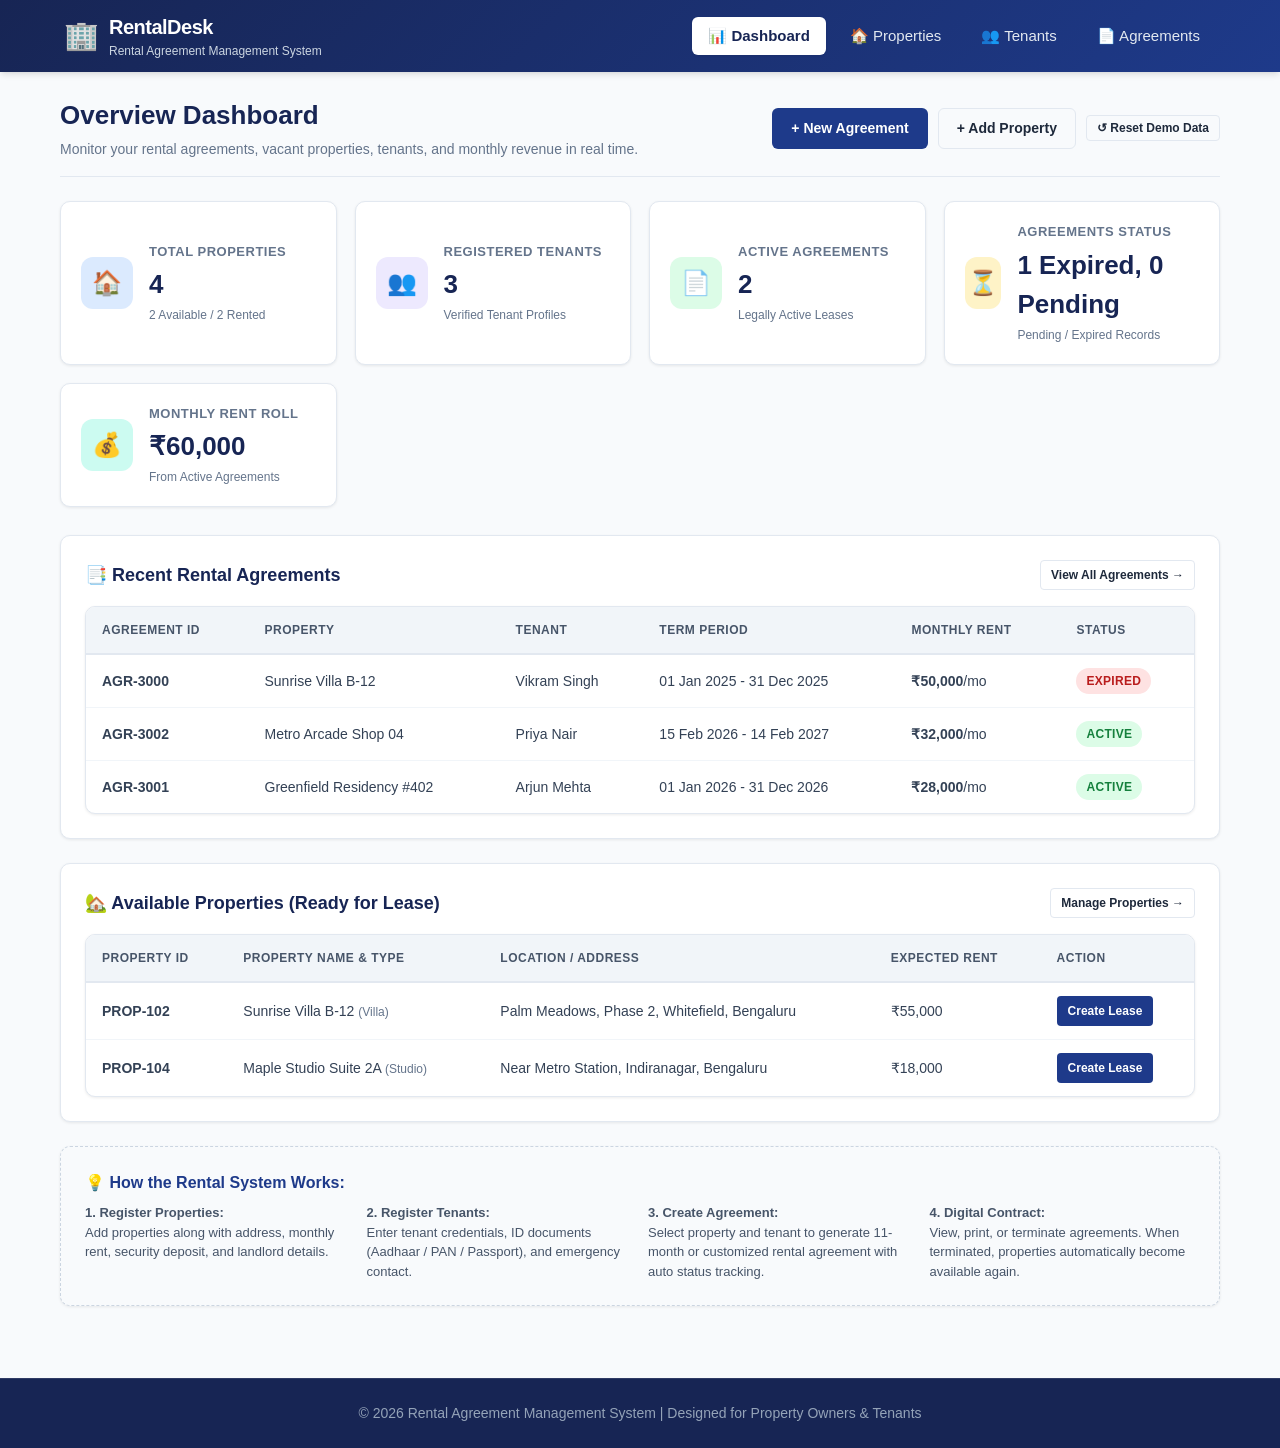
==== rental-system/index.html @ 02852df1 "Creating a basic website" ====
<!DOCTYPE html>
<html lang="en">
<head>
    <meta charset="UTF-8">
    <meta name="viewport" content="width=device-width, initial-scale=1.0">
    <title>Dashboard - Rental Agreement Management System</title>
    <link rel="stylesheet" href="style.css">
    <script src="app.js" defer></script>
</head>
<body>

    <!-- Main Navigation Header -->
    <header>
        <div class="nav-container">
            <a href="index.html" class="brand">
                <div class="brand-icon">🏢</div>
                <div class="brand-text">
                    <h1>RentalDesk</h1>
                    <span>Rental Agreement Management System</span>
                </div>
            </a>
            <nav>
                <a href="index.html" class="active">📊 Dashboard</a>
                <a href="properties.html">🏠 Properties</a>
                <a href="tenants.html">👥 Tenants</a>
                <a href="agreements.html">📄 Agreements</a>
            </nav>
        </div>
    </header>

    <!-- Main Content Area -->
    <main>
        <!-- Page Title & Header Actions -->
        <div class="page-header">
            <div class="page-title">
                <h2>Overview Dashboard</h2>
                <p>Monitor your rental agreements, vacant properties, tenants, and monthly revenue in real time.</p>
            </div>
            <div class="header-actions">
                <a href="agreements.html" class="btn btn-primary">+ New Agreement</a>
                <a href="properties.html" class="btn btn-outline">+ Add Property</a>
                <button type="button" class="btn btn-outline btn-sm" onclick="resetSampleData()" title="Reload sample demonstration data">↺ Reset Demo Data</button>
            </div>
        </div>

        <!-- KPI Summary Cards -->
        <div class="stats-grid">
            <div class="stat-card">
                <div class="stat-icon blue">🏠</div>
                <div class="stat-info">
                    <h3>Total Properties</h3>
                    <div class="stat-number" id="statTotalProps">0</div>
                    <div class="stat-sub" id="statAvailableProps">0 Available / 0 Rented</div>
                </div>
            </div>

            <div class="stat-card">
                <div class="stat-icon purple">👥</div>
                <div class="stat-info">
                    <h3>Registered Tenants</h3>
                    <div class="stat-number" id="statTotalTenants">0</div>
                    <div class="stat-sub">Verified Tenant Profiles</div>
                </div>
            </div>

            <div class="stat-card">
                <div class="stat-icon green">📄</div>
                <div class="stat-info">
                    <h3>Active Agreements</h3>
                    <div class="stat-number" id="statActiveAgreements">0</div>
                    <div class="stat-sub">Legally Active Leases</div>
                </div>
            </div>

            <div class="stat-card">
                <div class="stat-icon amber">⏳</div>
                <div class="stat-info">
                    <h3>Agreements Status</h3>
                    <div class="stat-number" id="statExpiredAgreements">0</div>
                    <div class="stat-sub">Pending / Expired Records</div>
                </div>
            </div>

            <div class="stat-card">
                <div class="stat-icon teal">💰</div>
                <div class="stat-info">
                    <h3>Monthly Rent Roll</h3>
                    <div class="stat-number" id="statMonthlyRevenue">₹0</div>
                    <div class="stat-sub">From Active Agreements</div>
                </div>
            </div>
        </div>

        <!-- Recent Agreements Card -->
        <div class="card">
            <div style="display: flex; justify-content: space-between; align-items: center; margin-bottom: 16px;">
                <h3 class="card-title" style="margin-bottom: 0;">📑 Recent Rental Agreements</h3>
                <a href="agreements.html" class="btn btn-outline btn-sm">View All Agreements →</a>
            </div>
            <div class="table-responsive">
                <table>
                    <thead>
                        <tr>
                            <th>Agreement ID</th>
                            <th>Property</th>
                            <th>Tenant</th>
                            <th>Term Period</th>
                            <th>Monthly Rent</th>
                            <th>Status</th>
                        </tr>
                    </thead>
                    <tbody id="recentAgreementsBody">
                        <!-- Populated dynamically by app.js -->
                    </tbody>
                </table>
            </div>
        </div>

        <!-- Available Properties Ready for Lease Card -->
        <div class="card">
            <div style="display: flex; justify-content: space-between; align-items: center; margin-bottom: 16px;">
                <h3 class="card-title" style="margin-bottom: 0;">🏡 Available Properties (Ready for Lease)</h3>
                <a href="properties.html" class="btn btn-outline btn-sm">Manage Properties →</a>
            </div>
            <div class="table-responsive">
                <table>
                    <thead>
                        <tr>
                            <th>Property ID</th>
                            <th>Property Name & Type</th>
                            <th>Location / Address</th>
                            <th>Expected Rent</th>
                            <th>Action</th>
                        </tr>
                    </thead>
                    <tbody id="availablePropsBody">
                        <!-- Populated dynamically by app.js -->
                    </tbody>
                </table>
            </div>
        </div>

        <!-- Quick Help / Workflow Guide Section -->
        <div class="card" style="background-color: #f8fafc; border: 1px dashed #cbd5e1;">
            <h4 style="font-size: 16px; margin-bottom: 8px; color: #1e3a8a;">💡 How the Rental System Works:</h4>
            <div style="display: grid; grid-template-columns: repeat(auto-fit, minmax(240px, 1fr)); gap: 16px; font-size: 13px; color: #475569;">
                <div>
                    <strong>1. Register Properties:</strong>
                    <p>Add properties along with address, monthly rent, security deposit, and landlord details.</p>
                </div>
                <div>
                    <strong>2. Register Tenants:</strong>
                    <p>Enter tenant credentials, ID documents (Aadhaar / PAN / Passport), and emergency contact.</p>
                </div>
                <div>
                    <strong>3. Create Agreement:</strong>
                    <p>Select property and tenant to generate 11-month or customized rental agreement with auto status tracking.</p>
                </div>
                <div>
                    <strong>4. Digital Contract:</strong>
                    <p>View, print, or terminate agreements. When terminated, properties automatically become available again.</p>
                </div>
            </div>
        </div>
    </main>

    <!-- Footer -->
    <footer>
        <p>&copy; 2026 Rental Agreement Management System | Designed for Property Owners & Tenants</p>
    </footer>

    <script>
        document.addEventListener('DOMContentLoaded', () => {
            initDashboard();
        });
    </script>
</body>
</html>
---- rental-system/style.css ----
/* ============================================================
   Rental Agreement Management System - Shared Stylesheet
   style.css
   ============================================================ */

:root {
    --primary-color: #1e3a8a;       /* Deep navy blue */
    --primary-light: #3b82f6;       /* Blue */
    --primary-dark: #172554;        /* Dark navy */
    --secondary-color: #0f766e;     /* Teal */
    --accent-color: #6366f1;        /* Indigo */
    
    --success-bg: #dcfce7;
    --success-text: #15803d;
    --warning-bg: #fef3c7;
    --warning-text: #b45309;
    --danger-bg: #fee2e2;
    --danger-text: #b91c1c;
    --info-bg: #e0f2fe;
    --info-text: #0369a1;

    --bg-main: #f8fafc;
    --bg-card: #ffffff;
    --text-main: #1e293b;
    --text-muted: #64748b;
    --border-color: #e2e8f0;
    --border-focus: #3b82f6;
    --shadow-sm: 0 1px 3px rgba(0, 0, 0, 0.08);
    --shadow-md: 0 4px 6px -1px rgba(0, 0, 0, 0.1), 0 2px 4px -2px rgba(0, 0, 0, 0.06);
    --shadow-lg: 0 10px 15px -3px rgba(0, 0, 0, 0.1), 0 4px 6px -4px rgba(0, 0, 0, 0.05);
    --radius: 10px;
    --radius-sm: 6px;
    --radius-lg: 14px;
}

* {
    margin: 0;
    padding: 0;
    box-sizing: border-box;
    font-family: -apple-system, BlinkMacSystemFont, "Segoe UI", Roboto, Oxygen, Ubuntu, Cantarell, "Helvetica Neue", Arial, sans-serif;
}

body {
    background-color: var(--bg-main);
    color: var(--text-main);
    min-height: 100vh;
    display: flex;
    flex-direction: column;
    line-height: 1.5;
}

/* ----------------- Top Navigation ----------------- */
header {
    background: linear-gradient(135deg, var(--primary-dark) 0%, var(--primary-color) 100%);
    color: white;
    box-shadow: var(--shadow-md);
    position: sticky;
    top: 0;
    z-index: 100;
}

.nav-container {
    max-width: 1200px;
    margin: 0 auto;
    padding: 12px 24px;
    display: flex;
    justify-content: space-between;
    align-items: center;
    flex-wrap: wrap;
    gap: 15px;
}

.brand {
    display: flex;
    align-items: center;
    gap: 10px;
    text-decoration: none;
    color: white;
}

.brand-icon {
    font-size: 28px;
    line-height: 1;
}

.brand-text h1 {
    font-size: 20px;
    font-weight: 700;
    letter-spacing: -0.5px;
    color: white;
    text-align: left;
}

.brand-text span {
    font-size: 12px;
    color: #cbd5e1;
    font-weight: 400;
    display: block;
}

nav {
    display: flex;
    gap: 8px;
    align-items: center;
    flex-wrap: wrap;
}

nav a {
    text-decoration: none;
    color: #e2e8f0;
    font-size: 15px;
    font-weight: 500;
    padding: 8px 16px;
    border-radius: var(--radius-sm);
    transition: all 0.2s ease;
    display: inline-flex;
    align-items: center;
    gap: 6px;
}

nav a:hover {
    background-color: rgba(255, 255, 255, 0.15);
    color: #ffffff;
}

nav a.active {
    background-color: #ffffff;
    color: var(--primary-dark);
    font-weight: 600;
    box-shadow: var(--shadow-sm);
}

/* ----------------- Main Layout ----------------- */
main {
    max-width: 1200px;
    width: 100%;
    margin: 0 auto;
    padding: 24px 20px 48px;
    flex: 1;
}

.page-header {
    display: flex;
    justify-content: space-between;
    align-items: center;
    flex-wrap: wrap;
    gap: 15px;
    margin-bottom: 24px;
    padding-bottom: 16px;
    border-bottom: 1px solid var(--border-color);
}

.page-title h2 {
    font-size: 26px;
    font-weight: 700;
    color: var(--primary-dark);
}

.page-title p {
    color: var(--text-muted);
    font-size: 14px;
    margin-top: 4px;
}

.header-actions {
    display: flex;
    gap: 10px;
    align-items: center;
}

/* ----------------- Buttons ----------------- */
.btn {
    display: inline-flex;
    align-items: center;
    justify-content: center;
    gap: 6px;
    font-size: 14px;
    font-weight: 600;
    padding: 9px 18px;
    border-radius: var(--radius-sm);
    border: 1px solid transparent;
    cursor: pointer;
    transition: all 0.2s ease;
    text-decoration: none;
}

.btn-primary {
    background-color: var(--primary-color);
    color: white;
}

.btn-primary:hover {
    background-color: var(--primary-light);
    box-shadow: 0 4px 10px rgba(37, 99, 235, 0.25);
}

.btn-secondary {
    background-color: #64748b;
    color: white;
}

.btn-secondary:hover {
    background-color: #475569;
}

.btn-success {
    background-color: #10b981;
    color: white;
}

.btn-success:hover {
    background-color: #059669;
}

.btn-danger {
    background-color: #ef4444;
    color: white;
}

.btn-danger:hover {
    background-color: #dc2626;
}

.btn-outline {
    background-color: transparent;
    border-color: var(--border-color);
    color: var(--text-main);
}

.btn-outline:hover {
    background-color: #f1f5f9;
    border-color: #cbd5e1;
}

.btn-sm {
    font-size: 12px;
    padding: 5px 10px;
    border-radius: 4px;
}

/* ----------------- Cards ----------------- */
.card {
    background: var(--bg-card);
    border-radius: var(--radius);
    padding: 24px;
    border: 1px solid var(--border-color);
    box-shadow: var(--shadow-sm);
    margin-bottom: 24px;
}

.card-title {
    font-size: 18px;
    font-weight: 700;
    margin-bottom: 16px;
    color: var(--primary-dark);
    display: flex;
    align-items: center;
    gap: 8px;
}

/* ----------------- Dashboard Metric Cards ----------------- */
.stats-grid {
    display: grid;
    grid-template-columns: repeat(auto-fit, minmax(220px, 1fr));
    gap: 18px;
    margin-bottom: 28px;
}

.stat-card {
    background: white;
    border-radius: var(--radius);
    padding: 20px;
    border: 1px solid var(--border-color);
    box-shadow: var(--shadow-sm);
    display: flex;
    align-items: center;
    gap: 16px;
    transition: transform 0.2s, box-shadow 0.2s;
}

.stat-card:hover {
    transform: translateY(-2px);
    box-shadow: var(--shadow-md);
}

.stat-icon {
    width: 52px;
    height: 52px;
    border-radius: 12px;
    display: flex;
    align-items: center;
    justify-content: center;
    font-size: 24px;
}

.stat-icon.blue { background: #dbeafe; color: #1e40af; }
.stat-icon.green { background: #dcfce7; color: #166534; }
.stat-icon.amber { background: #fef3c7; color: #92400e; }
.stat-icon.purple { background: #ede9fe; color: #5b21b6; }
.stat-icon.teal { background: #ccfbf1; color: #115e59; }

.stat-info h3 {
    font-size: 13px;
    font-weight: 600;
    text-transform: uppercase;
    letter-spacing: 0.5px;
    color: var(--text-muted);
}

.stat-info .stat-number {
    font-size: 26px;
    font-weight: 800;
    color: var(--primary-dark);
    margin-top: 4px;
}

.stat-info .stat-sub {
    font-size: 12px;
    color: var(--text-muted);
    margin-top: 2px;
}

/* ----------------- Forms ----------------- */
.form-grid {
    display: grid;
    grid-template-columns: repeat(auto-fit, minmax(260px, 1fr));
    gap: 16px 20px;
}

.form-group {
    display: flex;
    flex-direction: column;
    gap: 6px;
}

.form-group.full-width {
    grid-column: 1 / -1;
}

.form-group label {
    font-size: 13px;
    font-weight: 600;
    color: #334155;
}

.form-group label span.required {
    color: #ef4444;
}

.form-group input,
.form-group select,
.form-group textarea {
    padding: 10px 14px;
    font-size: 14px;
    border: 1px solid #cbd5e1;
    border-radius: var(--radius-sm);
    background-color: #ffffff;
    color: var(--text-main);
    transition: all 0.2s;
    outline: none;
}

.form-group input:focus,
.form-group select:focus,
.form-group textarea:focus {
    border-color: var(--border-focus);
    box-shadow: 0 0 0 3px rgba(59, 130, 246, 0.2);
}

.form-group input.error,
.form-group select.error,
.form-group textarea.error {
    border-color: #ef4444;
    background-color: #fffaf0;
}

.form-actions {
    display: flex;
    gap: 12px;
    margin-top: 20px;
    justify-content: flex-end;
}

/* ----------------- Filter & Search Bar ----------------- */
.filter-bar {
    background: white;
    border-radius: var(--radius);
    padding: 16px;
    margin-bottom: 20px;
    border: 1px solid var(--border-color);
    box-shadow: var(--shadow-sm);
    display: flex;
    flex-wrap: wrap;
    gap: 14px;
    align-items: center;
    justify-content: space-between;
}

.filter-controls {
    display: flex;
    gap: 12px;
    flex-wrap: wrap;
    align-items: center;
    flex: 1;
}

.search-box {
    position: relative;
    min-width: 260px;
    flex: 1;
}

.search-box input {
    width: 100%;
    padding: 9px 14px 9px 34px;
    border: 1px solid #cbd5e1;
    border-radius: var(--radius-sm);
    font-size: 14px;
    outline: none;
}

.search-box input:focus {
    border-color: var(--border-focus);
    box-shadow: 0 0 0 3px rgba(59, 130, 246, 0.15);
}

.search-box::before {
    content: "🔍";
    position: absolute;
    left: 10px;
    top: 50%;
    transform: translateY(-50%);
    font-size: 14px;
    pointer-events: none;
}

.filter-select {
    padding: 9px 12px;
    border: 1px solid #cbd5e1;
    border-radius: var(--radius-sm);
    font-size: 14px;
    background: white;
    outline: none;
    min-width: 160px;
}

.filter-info {
    font-size: 13px;
    color: var(--text-muted);
    font-weight: 500;
}

/* ----------------- Tables ----------------- */
.table-responsive {
    overflow-x: auto;
    background: white;
    border-radius: var(--radius);
    border: 1px solid var(--border-color);
    box-shadow: var(--shadow-sm);
}

table {
    width: 100%;
    border-collapse: collapse;
    text-align: left;
    font-size: 14px;
}

th {
    background-color: #f1f5f9;
    color: #475569;
    font-weight: 700;
    padding: 14px 16px;
    border-bottom: 2px solid var(--border-color);
    white-space: nowrap;
    text-transform: uppercase;
    font-size: 12px;
    letter-spacing: 0.5px;
}

td {
    padding: 13px 16px;
    border-bottom: 1px solid #f1f5f9;
    color: #334155;
    vertical-align: middle;
}

tbody tr:hover {
    background-color: #f8fafc;
}

tbody tr:last-child td {
    border-bottom: none;
}

/* ----------------- Badges ----------------- */
.badge {
    display: inline-flex;
    align-items: center;
    padding: 4px 10px;
    border-radius: 9999px;
    font-size: 12px;
    font-weight: 700;
    letter-spacing: 0.3px;
    text-transform: uppercase;
}

.badge-active { background: var(--success-bg); color: var(--success-text); }
.badge-available { background: var(--success-bg); color: var(--success-text); }
.badge-expired { background: var(--danger-bg); color: var(--danger-text); }
.badge-rented { background: var(--warning-bg); color: var(--warning-text); }
.badge-pending { background: var(--info-bg); color: var(--info-text); }
.badge-terminated { background: #f1f5f9; color: #64748b; }

/* ----------------- Action Buttons in Table ----------------- */
.action-group {
    display: flex;
    gap: 6px;
    align-items: center;
    flex-wrap: nowrap;
}

/* ----------------- Empty State ----------------- */
.empty-state {
    text-align: center;
    padding: 48px 20px;
    color: var(--text-muted);
}

.empty-state-icon {
    font-size: 42px;
    margin-bottom: 12px;
}

.empty-state h4 {
    font-size: 18px;
    color: var(--primary-dark);
    margin-bottom: 6px;
}

.empty-state p {
    font-size: 14px;
    max-width: 400px;
    margin: 0 auto 16px;
}

/* ----------------- Toast Notifications ----------------- */
#toast-container {
    position: fixed;
    top: 24px;
    right: 24px;
    z-index: 9999;
    display: flex;
    flex-direction: column;
    gap: 10px;
}

.toast {
    background: white;
    padding: 14px 20px;
    border-radius: var(--radius-sm);
    box-shadow: var(--shadow-lg);
    border-left: 5px solid var(--primary-color);
    display: flex;
    align-items: center;
    gap: 12px;
    min-width: 280px;
    max-width: 380px;
    animation: slideIn 0.3s ease;
    font-size: 14px;
    color: var(--text-main);
}

.toast.success { border-left-color: #10b981; }
.toast.danger { border-left-color: #ef4444; }
.toast.info { border-left-color: #3b82f6; }
.toast.warning { border-left-color: #f59e0b; }

@keyframes slideIn {
    from { transform: translateX(100%); opacity: 0; }
    to { transform: translateX(0); opacity: 1; }
}

/* ----------------- Modal Dialog ----------------- */
.modal-overlay {
    position: fixed;
    top: 0;
    left: 0;
    right: 0;
    bottom: 0;
    background: rgba(15, 23, 42, 0.6);
    backdrop-filter: blur(4px);
    display: none;
    align-items: center;
    justify-content: center;
    z-index: 1000;
    padding: 20px;
}

.modal-overlay.open {
    display: flex;
}

.modal-content {
    background: white;
    border-radius: var(--radius-lg);
    max-width: 800px;
    width: 100%;
    max-height: 90vh;
    overflow-y: auto;
    box-shadow: var(--shadow-lg);
    display: flex;
    flex-direction: column;
}

.modal-header {
    padding: 20px 24px;
    border-bottom: 1px solid var(--border-color);
    display: flex;
    justify-content: space-between;
    align-items: center;
}

.modal-header h3 {
    font-size: 20px;
    color: var(--primary-dark);
}

.modal-close {
    background: none;
    border: none;
    font-size: 24px;
    cursor: pointer;
    color: var(--text-muted);
    line-height: 1;
}

.modal-close:hover {
    color: #ef4444;
}

.modal-body {
    padding: 24px;
    font-size: 14px;
    color: #334155;
    line-height: 1.6;
}

.modal-footer {
    padding: 16px 24px;
    border-top: 1px solid var(--border-color);
    display: flex;
    justify-content: flex-end;
    gap: 10px;
    background-color: #f8fafc;
    border-radius: 0 0 var(--radius-lg) var(--radius-lg);
}

/* ----------------- Printable Agreement Document ----------------- */
.agreement-document {
    background: white;
    border: 2px solid #0f172a;
    padding: 36px 40px;
    color: #0f172a;
    font-family: 'Times New Roman', Times, serif;
    line-height: 1.6;
}

.agreement-header {
    text-align: center;
    border-bottom: 2px solid #0f172a;
    padding-bottom: 18px;
    margin-bottom: 24px;
}

.agreement-header h2 {
    font-size: 22px;
    font-weight: 800;
    text-transform: uppercase;
    letter-spacing: 1px;
}

.agreement-header p {
    font-size: 13px;
    color: #475569;
    margin-top: 4px;
}

.agreement-section {
    margin-bottom: 18px;
}

.agreement-section h4 {
    font-size: 15px;
    font-weight: 700;
    text-decoration: underline;
    margin-bottom: 8px;
    color: #0f172a;
}

.agreement-grid {
    display: grid;
    grid-template-columns: 1fr 1fr;
    gap: 16px;
    background: #f8fafc;
    padding: 14px;
    border-radius: 6px;
    border: 1px solid #e2e8f0;
    margin-bottom: 16px;
}

.agreement-grid p {
    font-size: 14px;
    margin-bottom: 4px;
}

.agreement-grid strong {
    color: #1e293b;
}

.agreement-clauses ol {
    margin-left: 20px;
    font-size: 13px;
}

.agreement-clauses li {
    margin-bottom: 6px;
}

.signatures {
    display: flex;
    justify-content: space-between;
    margin-top: 50px;
    padding-top: 20px;
}

.signature-box {
    text-align: center;
    width: 200px;
    border-top: 1px dashed #0f172a;
    padding-top: 8px;
    font-size: 13px;
    font-weight: 700;
}

/* ----------------- Footer ----------------- */
footer {
    background-color: var(--primary-dark);
    color: #94a3b8;
    padding: 24px 20px;
    margin-top: auto;
    font-size: 14px;
    text-align: center;
    border-top: 1px solid rgba(255, 255, 255, 0.1);
}

footer a {
    color: #60a5fa;
    text-decoration: none;
}

footer a:hover {
    text-decoration: underline;
}

/* ----------------- Print View ----------------- */
@media print {
    header, footer, .filter-bar, .card-title, .form-actions, .modal-header, .modal-footer, .header-actions, .btn {
        display: none !important;
    }

    body, main {
        background: white !important;
        padding: 0 !important;
        margin: 0 !important;
    }

    .modal-overlay {
        position: static !important;
        background: none !important;
        display: block !important;
        padding: 0 !important;
    }

    .modal-content {
        max-width: 100% !important;
        box-shadow: none !important;
        border: none !important;
    }

    .agreement-document {
        border: none !important;
        padding: 0 !important;
    }
}

/* ----------------- Responsive Adjustments ----------------- */
@media (max-width: 768px) {
    .nav-container {
        flex-direction: column;
        align-items: stretch;
    }

    nav {
        justify-content: center;
        overflow-x: auto;
    }

    .page-header {
        flex-direction: column;
        align-items: flex-start;
    }

    .agreement-grid {
        grid-template-columns: 1fr;
    }

    .signatures {
        flex-direction: column;
        gap: 40px;
        align-items: center;
    }
}
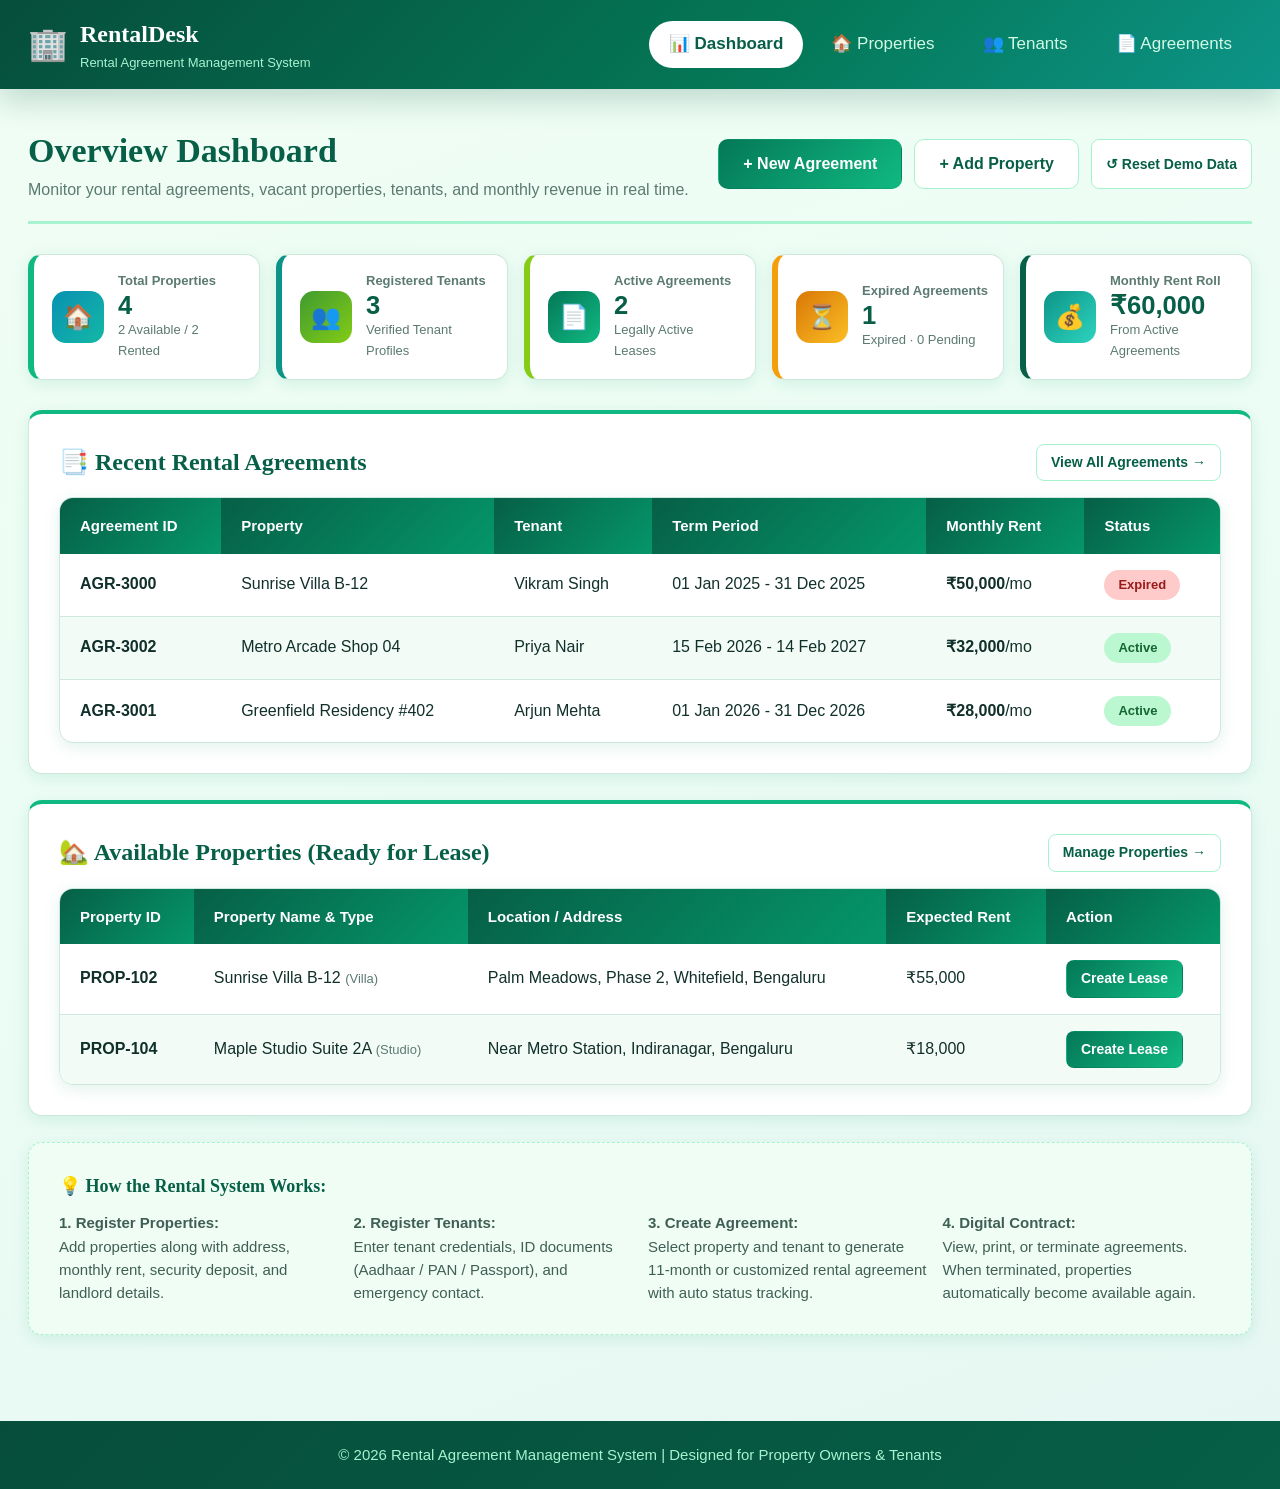
==== commit 8917c930: "style.css part of the website" ====
--- a/rental-system/index.html
+++ b/rental-system/index.html
@@ -75,9 +75,9 @@
             <div class="stat-card">
                 <div class="stat-icon amber">⏳</div>
                 <div class="stat-info">
-                    <h3>Agreements Status</h3>
+                    <h3>Expired Agreements</h3>
                     <div class="stat-number" id="statExpiredAgreements">0</div>
-                    <div class="stat-sub">Pending / Expired Records</div>
+                    <div class="stat-sub" id="statExpiredSub">Expired · 0 Pending</div>
                 </div>
             </div>
 
@@ -141,9 +141,9 @@
         </div>
 
         <!-- Quick Help / Workflow Guide Section -->
-        <div class="card" style="background-color: #f8fafc; border: 1px dashed #cbd5e1;">
-            <h4 style="font-size: 16px; margin-bottom: 8px; color: #1e3a8a;">💡 How the Rental System Works:</h4>
-            <div style="display: grid; grid-template-columns: repeat(auto-fit, minmax(240px, 1fr)); gap: 16px; font-size: 13px; color: #475569;">
+        <div class="card" style="background-color: #f0fdf4; border: 1px dashed #a7f3d0;">
+            <h4 style="font-size: 18px; margin-bottom: 10px; color: #065f46;">💡 How the Rental System Works:</h4>
+            <div style="display: grid; grid-template-columns: repeat(auto-fit, minmax(240px, 1fr)); gap: 16px; font-size: 15px; color: #3f5f56;">
                 <div>
                     <strong>1. Register Properties:</strong>
                     <p>Add properties along with address, monthly rent, security deposit, and landlord details.</p>
@@ -169,10 +169,5 @@
         <p>&copy; 2026 Rental Agreement Management System | Designed for Property Owners & Tenants</p>
     </footer>
 
-    <script>
-        document.addEventListener('DOMContentLoaded', () => {
-            initDashboard();
-        });
-    </script>
 </body>
 </html>
--- a/rental-system/style.css
+++ b/rental-system/style.css
@@ -1,141 +1,88 @@
-/* ============================================================
-   Rental Agreement Management System - Shared Stylesheet
-   style.css
-   ============================================================ */
+/* Rental Agreement Management System - Green theme */
 
 :root {
-    --primary-color: #1e3a8a;       /* Deep navy blue */
-    --primary-light: #3b82f6;       /* Blue */
-    --primary-dark: #172554;        /* Dark navy */
-    --secondary-color: #0f766e;     /* Teal */
-    --accent-color: #6366f1;        /* Indigo */
-    
-    --success-bg: #dcfce7;
-    --success-text: #15803d;
-    --warning-bg: #fef3c7;
-    --warning-text: #b45309;
-    --danger-bg: #fee2e2;
-    --danger-text: #b91c1c;
-    --info-bg: #e0f2fe;
-    --info-text: #0369a1;
-
-    --bg-main: #f8fafc;
-    --bg-card: #ffffff;
-    --text-main: #1e293b;
-    --text-muted: #64748b;
-    --border-color: #e2e8f0;
-    --border-focus: #3b82f6;
-    --shadow-sm: 0 1px 3px rgba(0, 0, 0, 0.08);
-    --shadow-md: 0 4px 6px -1px rgba(0, 0, 0, 0.1), 0 2px 4px -2px rgba(0, 0, 0, 0.06);
-    --shadow-lg: 0 10px 15px -3px rgba(0, 0, 0, 0.1), 0 4px 6px -4px rgba(0, 0, 0, 0.05);
-    --radius: 10px;
-    --radius-sm: 6px;
-    --radius-lg: 14px;
-}
-
-* {
-    margin: 0;
-    padding: 0;
-    box-sizing: border-box;
-    font-family: -apple-system, BlinkMacSystemFont, "Segoe UI", Roboto, Oxygen, Ubuntu, Cantarell, "Helvetica Neue", Arial, sans-serif;
-}
+    --g900: #064e3b;
+    --g800: #065f46;
+    --g700: #047857;
+    --g600: #059669;
+    --g500: #10b981;
+    --g200: #a7f3d0;
+    --g100: #d1fae5;
+    --g50: #ecfdf5;
+    --teal: #0d9488;
+    --lime: #84cc16;
+    --amber: #f59e0b;
+    --red: #dc2626;
+    --ink: #11302a;
+    --muted: #5b7a72;
+    --line: #cfe8de;
+    --radius: 14px;
+    --shadow: 0 4px 16px rgba(5, 150, 105, 0.12);
+    --shadow-lg: 0 12px 30px rgba(6, 78, 59, 0.2);
+}
+
+* { margin: 0; padding: 0; box-sizing: border-box; }
 
 body {
-    background-color: var(--bg-main);
-    color: var(--text-main);
+    font-family: "Segoe UI", Roboto, Arial, sans-serif;
+    font-size: 17px;
+    color: var(--ink);
+    background: linear-gradient(160deg, #f0fdf4 0%, #ecfdf5 45%, #e6f7f3 100%);
     min-height: 100vh;
     display: flex;
     flex-direction: column;
-    line-height: 1.5;
-}
-
-/* ----------------- Top Navigation ----------------- */
+    line-height: 1.55;
+}
+
+h1, h2, h3, h4 { font-family: Georgia, "Times New Roman", serif; }
+
+/* ---------- Header & nav ---------- */
 header {
-    background: linear-gradient(135deg, var(--primary-dark) 0%, var(--primary-color) 100%);
-    color: white;
-    box-shadow: var(--shadow-md);
+    background: linear-gradient(135deg, var(--g900) 0%, var(--g700) 60%, var(--teal) 100%);
+    color: #fff;
     position: sticky;
     top: 0;
     z-index: 100;
+    box-shadow: var(--shadow-lg);
 }
 
 .nav-container {
-    max-width: 1200px;
+    max-width: 1280px;
     margin: 0 auto;
-    padding: 12px 24px;
+    padding: 16px 28px;
     display: flex;
     justify-content: space-between;
     align-items: center;
     flex-wrap: wrap;
-    gap: 15px;
-}
-
-.brand {
-    display: flex;
-    align-items: center;
-    gap: 10px;
+    gap: 16px;
+}
+
+.brand { display: flex; align-items: center; gap: 12px; color: #fff; text-decoration: none; }
+.brand-icon { font-size: 32px; }
+.brand-text h1 { font-size: 24px; color: #fff; }
+.brand-text span { display: block; font-size: 13px; color: var(--g200); }
+
+nav { display: flex; gap: 8px; flex-wrap: wrap; }
+
+nav a {
+    color: #d1fae5;
     text-decoration: none;
-    color: white;
-}
-
-.brand-icon {
-    font-size: 28px;
-    line-height: 1;
-}
-
-.brand-text h1 {
-    font-size: 20px;
-    font-weight: 700;
-    letter-spacing: -0.5px;
-    color: white;
-    text-align: left;
-}
-
-.brand-text span {
-    font-size: 12px;
-    color: #cbd5e1;
-    font-weight: 400;
-    display: block;
-}
-
-nav {
-    display: flex;
-    gap: 8px;
-    align-items: center;
-    flex-wrap: wrap;
-}
-
-nav a {
-    text-decoration: none;
-    color: #e2e8f0;
-    font-size: 15px;
+    font-size: 17px;
     font-weight: 500;
-    padding: 8px 16px;
-    border-radius: var(--radius-sm);
-    transition: all 0.2s ease;
-    display: inline-flex;
-    align-items: center;
-    gap: 6px;
-}
-
-nav a:hover {
-    background-color: rgba(255, 255, 255, 0.15);
-    color: #ffffff;
-}
-
-nav a.active {
-    background-color: #ffffff;
-    color: var(--primary-dark);
-    font-weight: 600;
-    box-shadow: var(--shadow-sm);
-}
-
-/* ----------------- Main Layout ----------------- */
+    padding: 10px 20px;
+    border-radius: 999px;
+    transition: background 0.25s, color 0.25s;
+}
+
+nav a:hover { background: rgba(255, 255, 255, 0.18); color: #fff; }
+nav a.active { background: #fff; color: var(--g800); font-weight: 700; }
+
+/* ---------- Layout ---------- */
 main {
-    max-width: 1200px;
+    max-width: 1400px;
     width: 100%;
     margin: 0 auto;
-    padding: 24px 20px 48px;
+    padding: 36px 28px 60px;
     flex: 1;
 }
 
@@ -144,407 +91,240 @@
     justify-content: space-between;
     align-items: center;
     flex-wrap: wrap;
-    gap: 15px;
-    margin-bottom: 24px;
-    padding-bottom: 16px;
-    border-bottom: 1px solid var(--border-color);
-}
-
-.page-title h2 {
-    font-size: 26px;
-    font-weight: 700;
-    color: var(--primary-dark);
-}
-
-.page-title p {
-    color: var(--text-muted);
-    font-size: 14px;
-    margin-top: 4px;
-}
-
-.header-actions {
-    display: flex;
-    gap: 10px;
-    align-items: center;
-}
-
-/* ----------------- Buttons ----------------- */
+    gap: 16px;
+    margin-bottom: 30px;
+    padding-bottom: 18px;
+    border-bottom: 3px solid var(--g200);
+}
+
+.page-title h2 { font-size: 34px; color: var(--g800); }
+.page-title p { font-size: 16px; color: var(--muted); }
+.header-actions { display: flex; gap: 12px; }
+
+/* ---------- Buttons ---------- */
 .btn {
     display: inline-flex;
     align-items: center;
     justify-content: center;
-    gap: 6px;
-    font-size: 14px;
+    gap: 8px;
+    font-size: 16px;
     font-weight: 600;
-    padding: 9px 18px;
-    border-radius: var(--radius-sm);
+    padding: 12px 24px;
     border: 1px solid transparent;
+    border-radius: 10px;
+    color: #fff;
     cursor: pointer;
-    transition: all 0.2s ease;
     text-decoration: none;
-}
-
-.btn-primary {
-    background-color: var(--primary-color);
-    color: white;
-}
-
-.btn-primary:hover {
-    background-color: var(--primary-light);
-    box-shadow: 0 4px 10px rgba(37, 99, 235, 0.25);
-}
-
-.btn-secondary {
-    background-color: #64748b;
-    color: white;
-}
-
-.btn-secondary:hover {
-    background-color: #475569;
-}
-
-.btn-success {
-    background-color: #10b981;
-    color: white;
-}
-
-.btn-success:hover {
-    background-color: #059669;
-}
-
-.btn-danger {
-    background-color: #ef4444;
-    color: white;
-}
-
-.btn-danger:hover {
-    background-color: #dc2626;
-}
-
-.btn-outline {
-    background-color: transparent;
-    border-color: var(--border-color);
-    color: var(--text-main);
-}
-
-.btn-outline:hover {
-    background-color: #f1f5f9;
-    border-color: #cbd5e1;
-}
-
-.btn-sm {
-    font-size: 12px;
-    padding: 5px 10px;
-    border-radius: 4px;
-}
-
-/* ----------------- Cards ----------------- */
+    transition: transform 0.25s, box-shadow 0.25s;
+}
+
+.btn:hover { transform: translateY(-2px); box-shadow: 0 8px 18px rgba(5, 150, 105, 0.3); }
+.btn-primary { background: linear-gradient(135deg, var(--g700), var(--g500)); }
+.btn-secondary { background: linear-gradient(135deg, #52706a, #7c9a92); }
+.btn-success { background: linear-gradient(135deg, var(--teal), var(--lime)); }
+.btn-danger { background: linear-gradient(135deg, #b91c1c, #f97316); }
+.btn-outline { background: #fff; border-color: var(--g200); color: var(--g800); }
+.btn-outline:hover { background: var(--g50); border-color: var(--g600); }
+.btn-sm { font-size: 14px; padding: 7px 14px; border-radius: 8px; }
+
+/* ---------- Cards & stats ---------- */
 .card {
-    background: var(--bg-card);
+    background: #fff;
+    border: 1px solid var(--line);
+    border-top: 4px solid var(--g500);
     border-radius: var(--radius);
-    padding: 24px;
-    border: 1px solid var(--border-color);
-    box-shadow: var(--shadow-sm);
-    margin-bottom: 24px;
-}
-
-.card-title {
-    font-size: 18px;
-    font-weight: 700;
-    margin-bottom: 16px;
-    color: var(--primary-dark);
-    display: flex;
-    align-items: center;
-    gap: 8px;
-}
-
-/* ----------------- Dashboard Metric Cards ----------------- */
+    box-shadow: var(--shadow);
+    padding: 30px;
+    margin-bottom: 26px;
+}
+
+.card-title { font-size: 24px; color: var(--g800); margin-bottom: 20px; }
+
 .stats-grid {
     display: grid;
-    grid-template-columns: repeat(auto-fit, minmax(220px, 1fr));
-    gap: 18px;
-    margin-bottom: 28px;
+    grid-template-columns: repeat(auto-fit, minmax(215px, 1fr));
+    gap: 16px;
+    align-items: stretch;
+    margin-bottom: 30px;
 }
 
 .stat-card {
-    background: white;
+    min-width: 0;
+    overflow: hidden;
+    background: #fff;
+    border: 1px solid var(--line);
+    border-left: 6px solid var(--g500);
     border-radius: var(--radius);
-    padding: 20px;
-    border: 1px solid var(--border-color);
-    box-shadow: var(--shadow-sm);
-    display: flex;
-    align-items: center;
-    gap: 16px;
-    transition: transform 0.2s, box-shadow 0.2s;
-}
-
-.stat-card:hover {
-    transform: translateY(-2px);
-    box-shadow: var(--shadow-md);
-}
+    box-shadow: var(--shadow);
+    padding: 18px;
+    display: flex;
+    align-items: center;
+    gap: 14px;
+    transition: transform 0.25s, box-shadow 0.25s;
+}
+
+.stat-card:nth-child(2) { border-left-color: var(--teal); }
+.stat-card:nth-child(3) { border-left-color: var(--lime); }
+.stat-card:nth-child(4) { border-left-color: var(--amber); }
+.stat-card:nth-child(5) { border-left-color: var(--g800); }
+.stat-card:hover { transform: translateY(-3px); box-shadow: var(--shadow-lg); }
 
 .stat-icon {
+    flex-shrink: 0;
     width: 52px;
     height: 52px;
-    border-radius: 12px;
+    border-radius: 14px;
     display: flex;
     align-items: center;
     justify-content: center;
     font-size: 24px;
-}
-
-.stat-icon.blue { background: #dbeafe; color: #1e40af; }
-.stat-icon.green { background: #dcfce7; color: #166534; }
-.stat-icon.amber { background: #fef3c7; color: #92400e; }
-.stat-icon.purple { background: #ede9fe; color: #5b21b6; }
-.stat-icon.teal { background: #ccfbf1; color: #115e59; }
-
-.stat-info h3 {
-    font-size: 13px;
-    font-weight: 600;
-    text-transform: uppercase;
-    letter-spacing: 0.5px;
-    color: var(--text-muted);
-}
-
-.stat-info .stat-number {
-    font-size: 26px;
-    font-weight: 800;
-    color: var(--primary-dark);
-    margin-top: 4px;
-}
-
-.stat-info .stat-sub {
-    font-size: 12px;
-    color: var(--text-muted);
-    margin-top: 2px;
-}
-
-/* ----------------- Forms ----------------- */
+    background: linear-gradient(135deg, var(--g600), var(--g500));
+}
+
+.stat-icon.blue { background: linear-gradient(135deg, #0891b2, #14b8a6); }
+.stat-icon.green { background: linear-gradient(135deg, var(--g700), var(--g500)); }
+.stat-icon.teal { background: linear-gradient(135deg, var(--teal), #2dd4bf); }
+.stat-icon.purple { background: linear-gradient(135deg, #3f9b2f, var(--lime)); }
+.stat-icon.amber { background: linear-gradient(135deg, #d97706, #fbbf24); }
+
+.stat-info { min-width: 0; flex: 1; }
+.stat-info h3 { font-family: inherit; font-size: 13px; font-weight: 700; line-height: 1.3; color: var(--muted); white-space: nowrap; }
+.stat-info .stat-number { font-family: "Segoe UI", Roboto, Arial, sans-serif; font-size: clamp(24px, 2vw, 30px); font-weight: 800; line-height: 1.2; color: var(--g800); white-space: nowrap; }
+.stat-info .stat-sub { font-size: 13px; color: var(--muted); }
+
+/* ---------- Forms ---------- */
 .form-grid {
     display: grid;
-    grid-template-columns: repeat(auto-fit, minmax(260px, 1fr));
-    gap: 16px 20px;
-}
-
-.form-group {
-    display: flex;
-    flex-direction: column;
-    gap: 6px;
-}
-
-.form-group.full-width {
-    grid-column: 1 / -1;
-}
-
-.form-group label {
-    font-size: 13px;
-    font-weight: 600;
-    color: #334155;
-}
-
-.form-group label span.required {
-    color: #ef4444;
-}
+    grid-template-columns: repeat(auto-fit, minmax(280px, 1fr));
+    gap: 20px 24px;
+}
+
+.form-group { display: flex; flex-direction: column; gap: 8px; }
+.form-group.full-width { grid-column: 1 / -1; }
+.form-group label { font-size: 15px; font-weight: 600; color: var(--g800); }
+.form-group label span.required { color: var(--red); }
 
 .form-group input,
 .form-group select,
 .form-group textarea {
-    padding: 10px 14px;
-    font-size: 14px;
-    border: 1px solid #cbd5e1;
-    border-radius: var(--radius-sm);
-    background-color: #ffffff;
-    color: var(--text-main);
-    transition: all 0.2s;
+    padding: 12px 16px;
+    font-size: 16px;
+    border: 2px solid var(--line);
+    border-radius: 10px;
+    background: var(--g50);
+    color: var(--ink);
     outline: none;
+    transition: border-color 0.25s, box-shadow 0.25s, background 0.25s;
 }
 
 .form-group input:focus,
 .form-group select:focus,
 .form-group textarea:focus {
-    border-color: var(--border-focus);
-    box-shadow: 0 0 0 3px rgba(59, 130, 246, 0.2);
+    border-color: var(--g500);
+    background: #fff;
+    box-shadow: 0 0 0 4px rgba(16, 185, 129, 0.2);
 }
 
 .form-group input.error,
 .form-group select.error,
-.form-group textarea.error {
-    border-color: #ef4444;
-    background-color: #fffaf0;
-}
-
-.form-actions {
-    display: flex;
-    gap: 12px;
-    margin-top: 20px;
-    justify-content: flex-end;
-}
-
-/* ----------------- Filter & Search Bar ----------------- */
+.form-group textarea.error { border-color: var(--red); background: #fef2f2; }
+
+.form-actions { display: flex; justify-content: flex-end; gap: 14px; margin-top: 24px; }
+
+/* ---------- Filters ---------- */
 .filter-bar {
-    background: white;
+    background: #fff;
+    border: 1px solid var(--line);
     border-radius: var(--radius);
-    padding: 16px;
-    margin-bottom: 20px;
-    border: 1px solid var(--border-color);
-    box-shadow: var(--shadow-sm);
+    box-shadow: var(--shadow);
+    padding: 16px 18px;
+    margin-bottom: 22px;
     display: flex;
     flex-wrap: wrap;
+    align-items: center;
+    justify-content: space-between;
     gap: 14px;
-    align-items: center;
-    justify-content: space-between;
-}
-
-.filter-controls {
-    display: flex;
-    gap: 12px;
-    flex-wrap: wrap;
-    align-items: center;
-    flex: 1;
-}
-
-.search-box {
-    position: relative;
-    min-width: 260px;
-    flex: 1;
-}
-
-.search-box input {
-    width: 100%;
-    padding: 9px 14px 9px 34px;
-    border: 1px solid #cbd5e1;
-    border-radius: var(--radius-sm);
-    font-size: 14px;
-    outline: none;
-}
-
-.search-box input:focus {
-    border-color: var(--border-focus);
-    box-shadow: 0 0 0 3px rgba(59, 130, 246, 0.15);
-}
+}
+
+.filter-controls { display: flex; flex-wrap: wrap; align-items: center; gap: 14px; flex: 1; }
+.search-box { position: relative; flex: 1; min-width: 260px; }
 
 .search-box::before {
     content: "🔍";
     position: absolute;
-    left: 10px;
+    left: 13px;
     top: 50%;
     transform: translateY(-50%);
-    font-size: 14px;
+    font-size: 15px;
     pointer-events: none;
 }
 
+.search-box input,
 .filter-select {
-    padding: 9px 12px;
-    border: 1px solid #cbd5e1;
-    border-radius: var(--radius-sm);
-    font-size: 14px;
-    background: white;
+    padding: 11px 16px;
+    font-size: 16px;
+    border: 2px solid var(--line);
+    border-radius: 10px;
+    background: var(--g50);
     outline: none;
-    min-width: 160px;
-}
-
-.filter-info {
-    font-size: 13px;
-    color: var(--text-muted);
-    font-weight: 500;
-}
-
-/* ----------------- Tables ----------------- */
+}
+
+.search-box input { width: 100%; padding-left: 40px; }
+.search-box input:focus, .filter-select:focus { border-color: var(--g500); background: #fff; }
+.filter-select { min-width: 170px; }
+.filter-info { font-size: 15px; color: var(--muted); font-weight: 500; }
+
+/* ---------- Tables ---------- */
 .table-responsive {
     overflow-x: auto;
-    background: white;
+    background: #fff;
+    border: 1px solid var(--line);
     border-radius: var(--radius);
-    border: 1px solid var(--border-color);
-    box-shadow: var(--shadow-sm);
-}
-
-table {
-    width: 100%;
-    border-collapse: collapse;
+    box-shadow: var(--shadow);
+}
+
+table { width: 100%; border-collapse: collapse; font-size: 16px; }
+
+th {
+    background: linear-gradient(135deg, var(--g800), var(--g600));
+    color: #fff;
     text-align: left;
-    font-size: 14px;
-}
-
-th {
-    background-color: #f1f5f9;
-    color: #475569;
+    font-size: 15px;
+    font-weight: 600;
+    padding: 16px 20px;
+    white-space: nowrap;
+}
+
+td { padding: 16px 20px; border-bottom: 1px solid var(--line); vertical-align: middle; }
+tbody tr { transition: background 0.2s; }
+tbody tr:nth-child(even) { background: #f3fbf7; }
+tbody tr:hover { background: var(--g100); }
+tbody tr:last-child td { border-bottom: none; }
+
+/* ---------- Badges ---------- */
+.badge {
+    display: inline-block;
+    padding: 5px 14px;
+    border-radius: 999px;
+    font-size: 13px;
     font-weight: 700;
-    padding: 14px 16px;
-    border-bottom: 2px solid var(--border-color);
-    white-space: nowrap;
-    text-transform: uppercase;
-    font-size: 12px;
-    letter-spacing: 0.5px;
-}
-
-td {
-    padding: 13px 16px;
-    border-bottom: 1px solid #f1f5f9;
-    color: #334155;
-    vertical-align: middle;
-}
-
-tbody tr:hover {
-    background-color: #f8fafc;
-}
-
-tbody tr:last-child td {
-    border-bottom: none;
-}
-
-/* ----------------- Badges ----------------- */
-.badge {
-    display: inline-flex;
-    align-items: center;
-    padding: 4px 10px;
-    border-radius: 9999px;
-    font-size: 12px;
-    font-weight: 700;
-    letter-spacing: 0.3px;
-    text-transform: uppercase;
-}
-
-.badge-active { background: var(--success-bg); color: var(--success-text); }
-.badge-available { background: var(--success-bg); color: var(--success-text); }
-.badge-expired { background: var(--danger-bg); color: var(--danger-text); }
-.badge-rented { background: var(--warning-bg); color: var(--warning-text); }
-.badge-pending { background: var(--info-bg); color: var(--info-text); }
-.badge-terminated { background: #f1f5f9; color: #64748b; }
-
-/* ----------------- Action Buttons in Table ----------------- */
-.action-group {
-    display: flex;
-    gap: 6px;
-    align-items: center;
-    flex-wrap: nowrap;
-}
-
-/* ----------------- Empty State ----------------- */
-.empty-state {
-    text-align: center;
-    padding: 48px 20px;
-    color: var(--text-muted);
-}
-
-.empty-state-icon {
-    font-size: 42px;
-    margin-bottom: 12px;
-}
-
-.empty-state h4 {
-    font-size: 18px;
-    color: var(--primary-dark);
-    margin-bottom: 6px;
-}
-
-.empty-state p {
-    font-size: 14px;
-    max-width: 400px;
-    margin: 0 auto 16px;
-}
-
-/* ----------------- Toast Notifications ----------------- */
+}
+
+.badge-active, .badge-available { background: #bbf7d0; color: #166534; }
+.badge-expired { background: #fecaca; color: #991b1b; }
+.badge-rented { background: #fde68a; color: #92400e; }
+.badge-pending { background: #a5f3fc; color: #155e75; }
+.badge-terminated { background: #e2e8e5; color: #4b5f59; }
+
+.action-group { display: flex; align-items: center; gap: 8px; }
+
+/* ---------- Empty state ---------- */
+.empty-state { text-align: center; padding: 56px 20px; color: var(--muted); }
+.empty-state-icon { font-size: 48px; margin-bottom: 12px; }
+.empty-state h4 { font-size: 22px; color: var(--g800); margin-bottom: 8px; }
+.empty-state p { max-width: 400px; margin: 0 auto 18px; }
+
+/* ---------- Toasts ---------- */
 #toast-container {
     position: fixed;
     top: 24px;
@@ -556,268 +336,132 @@
 }
 
 .toast {
-    background: white;
-    padding: 14px 20px;
-    border-radius: var(--radius-sm);
+    background: #fff;
+    padding: 16px 20px;
+    min-width: 290px;
+    font-size: 16px;
+    border-radius: 10px;
+    border-left: 6px solid var(--g500);
     box-shadow: var(--shadow-lg);
-    border-left: 5px solid var(--primary-color);
-    display: flex;
-    align-items: center;
-    gap: 12px;
-    min-width: 280px;
-    max-width: 380px;
     animation: slideIn 0.3s ease;
-    font-size: 14px;
-    color: var(--text-main);
-}
-
-.toast.success { border-left-color: #10b981; }
-.toast.danger { border-left-color: #ef4444; }
-.toast.info { border-left-color: #3b82f6; }
-.toast.warning { border-left-color: #f59e0b; }
+}
+
+.toast.success { border-left-color: var(--g500); }
+.toast.danger { border-left-color: var(--red); }
+.toast.info { border-left-color: var(--teal); }
+.toast.warning { border-left-color: var(--amber); }
 
 @keyframes slideIn {
     from { transform: translateX(100%); opacity: 0; }
     to { transform: translateX(0); opacity: 1; }
 }
 
-/* ----------------- Modal Dialog ----------------- */
+/* ---------- Modal ---------- */
 .modal-overlay {
     position: fixed;
-    top: 0;
-    left: 0;
-    right: 0;
-    bottom: 0;
-    background: rgba(15, 23, 42, 0.6);
-    backdrop-filter: blur(4px);
+    inset: 0;
+    background: rgba(6, 78, 59, 0.6);
     display: none;
     align-items: center;
     justify-content: center;
+    padding: 20px;
     z-index: 1000;
-    padding: 20px;
-}
-
-.modal-overlay.open {
-    display: flex;
-}
+}
+
+.modal-overlay.open { display: flex; }
 
 .modal-content {
-    background: white;
-    border-radius: var(--radius-lg);
-    max-width: 800px;
+    background: #fff;
+    border-radius: 16px;
+    max-width: 820px;
     width: 100%;
     max-height: 90vh;
     overflow-y: auto;
     box-shadow: var(--shadow-lg);
-    display: flex;
-    flex-direction: column;
 }
 
 .modal-header {
-    padding: 20px 24px;
-    border-bottom: 1px solid var(--border-color);
     display: flex;
     justify-content: space-between;
     align-items: center;
-}
-
-.modal-header h3 {
-    font-size: 20px;
-    color: var(--primary-dark);
-}
-
-.modal-close {
-    background: none;
-    border: none;
-    font-size: 24px;
-    cursor: pointer;
-    color: var(--text-muted);
-    line-height: 1;
-}
-
-.modal-close:hover {
-    color: #ef4444;
-}
-
-.modal-body {
-    padding: 24px;
-    font-size: 14px;
-    color: #334155;
-    line-height: 1.6;
-}
+    padding: 20px 26px;
+    background: linear-gradient(135deg, var(--g800), var(--g600));
+    color: #fff;
+    border-radius: 16px 16px 0 0;
+}
+
+.modal-header h3 { font-size: 22px; color: #fff; }
+.modal-close { background: none; border: none; font-size: 28px; line-height: 1; color: #fff; cursor: pointer; }
+.modal-close:hover { color: var(--g200); }
+.modal-body { padding: 26px; }
 
 .modal-footer {
-    padding: 16px 24px;
-    border-top: 1px solid var(--border-color);
     display: flex;
     justify-content: flex-end;
-    gap: 10px;
-    background-color: #f8fafc;
-    border-radius: 0 0 var(--radius-lg) var(--radius-lg);
-}
-
-/* ----------------- Printable Agreement Document ----------------- */
+    gap: 12px;
+    padding: 16px 26px;
+    border-top: 1px solid var(--line);
+    background: var(--g50);
+    border-radius: 0 0 16px 16px;
+}
+
+/* ---------- Agreement document ---------- */
 .agreement-document {
-    background: white;
-    border: 2px solid #0f172a;
-    padding: 36px 40px;
-    color: #0f172a;
-    font-family: 'Times New Roman', Times, serif;
-    line-height: 1.6;
-}
-
-.agreement-header {
-    text-align: center;
-    border-bottom: 2px solid #0f172a;
-    padding-bottom: 18px;
-    margin-bottom: 24px;
-}
-
-.agreement-header h2 {
-    font-size: 22px;
-    font-weight: 800;
-    text-transform: uppercase;
-    letter-spacing: 1px;
-}
-
-.agreement-header p {
-    font-size: 13px;
-    color: #475569;
-    margin-top: 4px;
-}
-
-.agreement-section {
-    margin-bottom: 18px;
-}
-
-.agreement-section h4 {
-    font-size: 15px;
-    font-weight: 700;
-    text-decoration: underline;
-    margin-bottom: 8px;
-    color: #0f172a;
-}
+    background: #fff;
+    border: 1px solid #b6d6c9;
+    padding: 38px 42px;
+    font-family: Georgia, "Times New Roman", serif;
+    line-height: 1.65;
+}
+
+.agreement-header { text-align: center; border-bottom: 3px double var(--g700); padding-bottom: 16px; margin-bottom: 24px; }
+.agreement-header h2 { font-size: 24px; text-transform: uppercase; letter-spacing: 1px; color: var(--g800); }
+.agreement-header p { font-size: 14px; color: var(--muted); }
+.agreement-section { margin-bottom: 20px; }
+.agreement-section h4 { font-size: 18px; margin-bottom: 8px; color: var(--g700); }
 
 .agreement-grid {
     display: grid;
     grid-template-columns: 1fr 1fr;
-    gap: 16px;
-    background: #f8fafc;
-    padding: 14px;
-    border-radius: 6px;
-    border: 1px solid #e2e8f0;
-    margin-bottom: 16px;
-}
-
-.agreement-grid p {
-    font-size: 14px;
-    margin-bottom: 4px;
-}
-
-.agreement-grid strong {
-    color: #1e293b;
-}
-
-.agreement-clauses ol {
-    margin-left: 20px;
-    font-size: 13px;
-}
-
-.agreement-clauses li {
-    margin-bottom: 6px;
-}
-
-.signatures {
-    display: flex;
-    justify-content: space-between;
-    margin-top: 50px;
-    padding-top: 20px;
-}
-
-.signature-box {
+    gap: 14px;
+    background: var(--g50);
+    border: 1px solid var(--line);
+    border-radius: 10px;
+    padding: 16px;
+    margin-bottom: 18px;
+}
+
+.agreement-clauses ol { margin-left: 22px; font-size: 15px; }
+.agreement-clauses li { margin-bottom: 8px; }
+.signatures { display: flex; justify-content: space-between; margin-top: 54px; }
+.signature-box { width: 220px; text-align: center; border-top: 2px dashed var(--g800); padding-top: 8px; font-weight: 700; font-size: 14px; }
+
+/* ---------- Footer ---------- */
+footer {
+    background: linear-gradient(135deg, var(--g900), var(--g800));
+    color: var(--g200);
     text-align: center;
-    width: 200px;
-    border-top: 1px dashed #0f172a;
-    padding-top: 8px;
-    font-size: 13px;
-    font-weight: 700;
-}
-
-/* ----------------- Footer ----------------- */
-footer {
-    background-color: var(--primary-dark);
-    color: #94a3b8;
-    padding: 24px 20px;
+    font-size: 15px;
+    padding: 22px;
     margin-top: auto;
-    font-size: 14px;
-    text-align: center;
-    border-top: 1px solid rgba(255, 255, 255, 0.1);
-}
-
-footer a {
-    color: #60a5fa;
-    text-decoration: none;
-}
-
-footer a:hover {
-    text-decoration: underline;
-}
-
-/* ----------------- Print View ----------------- */
+}
+
+footer a { color: var(--lime); text-decoration: none; }
+
+/* ---------- Print & responsive ---------- */
 @media print {
-    header, footer, .filter-bar, .card-title, .form-actions, .modal-header, .modal-footer, .header-actions, .btn {
-        display: none !important;
-    }
-
-    body, main {
-        background: white !important;
-        padding: 0 !important;
-        margin: 0 !important;
-    }
-
-    .modal-overlay {
-        position: static !important;
-        background: none !important;
-        display: block !important;
-        padding: 0 !important;
-    }
-
-    .modal-content {
-        max-width: 100% !important;
-        box-shadow: none !important;
-        border: none !important;
-    }
-
-    .agreement-document {
-        border: none !important;
-        padding: 0 !important;
-    }
-}
-
-/* ----------------- Responsive Adjustments ----------------- */
+    header, footer, .filter-bar, .card-title, .form-actions,
+    .modal-header, .modal-footer, .header-actions, .btn { display: none !important; }
+    body, main { background: #fff !important; padding: 0 !important; }
+    .modal-overlay { position: static !important; background: none !important; display: block !important; padding: 0 !important; }
+    .modal-content, .agreement-document { box-shadow: none !important; border: none !important; max-width: 100% !important; padding: 0 !important; }
+}
+
 @media (max-width: 768px) {
-    .nav-container {
-        flex-direction: column;
-        align-items: stretch;
-    }
-
-    nav {
-        justify-content: center;
-        overflow-x: auto;
-    }
-
-    .page-header {
-        flex-direction: column;
-        align-items: flex-start;
-    }
-
-    .agreement-grid {
-        grid-template-columns: 1fr;
-    }
-
-    .signatures {
-        flex-direction: column;
-        gap: 40px;
-        align-items: center;
-    }
-}
+    body { font-size: 16px; }
+    .nav-container, .page-header { flex-direction: column; align-items: stretch; }
+    nav { justify-content: center; }
+    .page-title h2 { font-size: 28px; }
+    .agreement-grid { grid-template-columns: 1fr; }
+    .signatures { flex-direction: column; align-items: center; gap: 32px; }
+}
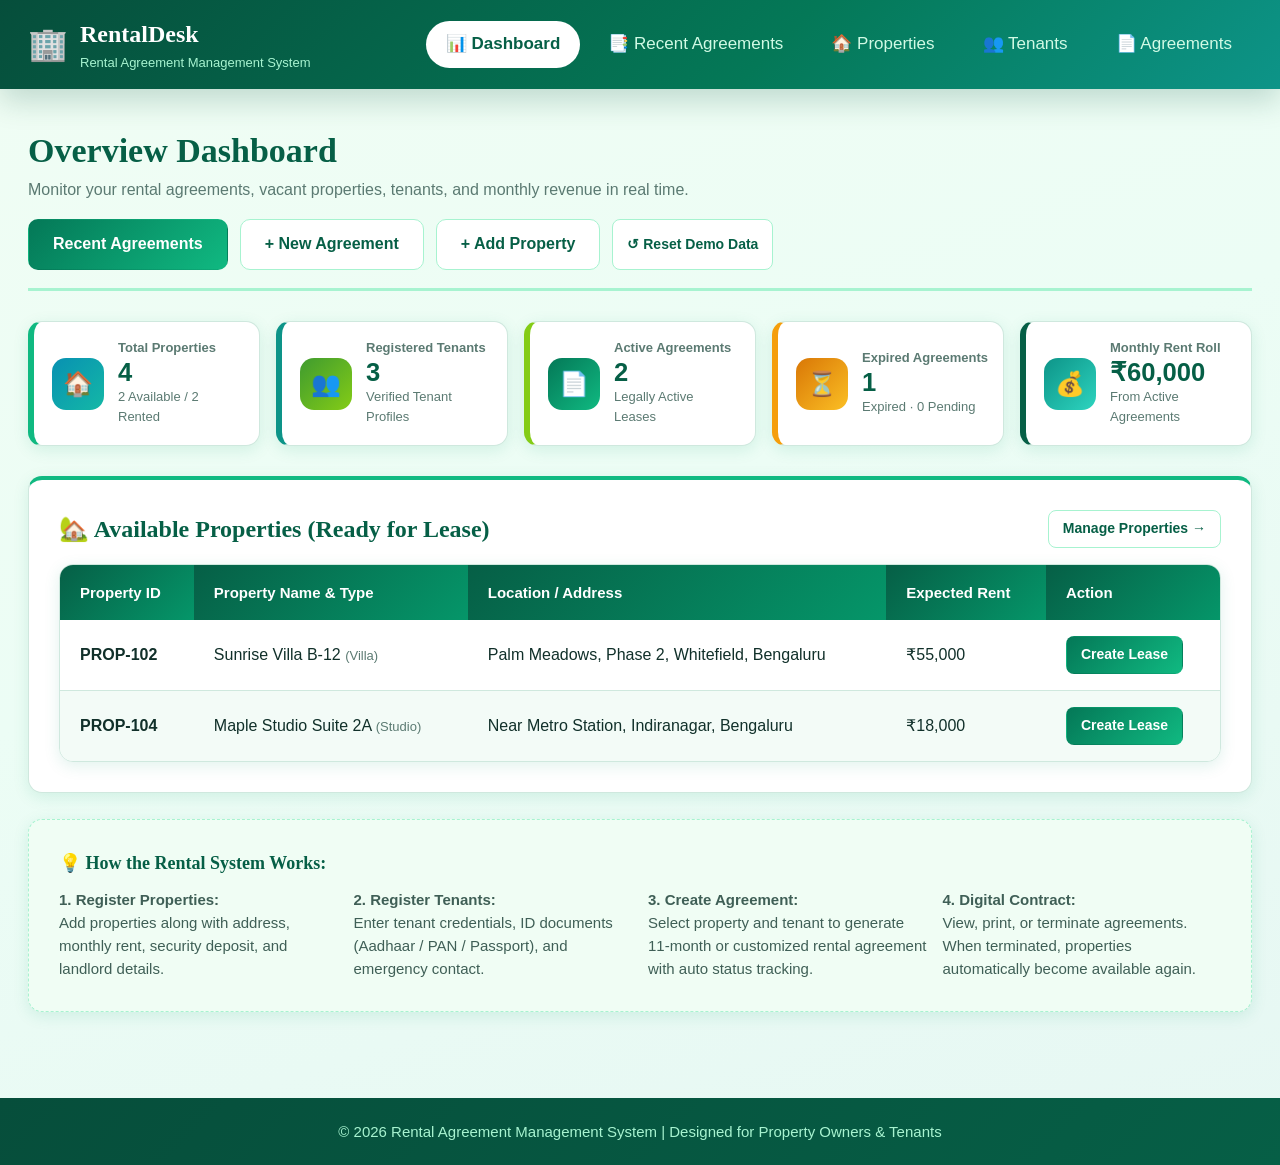
==== commit ff53af70: "New changes in the website" ====
--- a/rental-system/index.html
+++ b/rental-system/index.html
@@ -21,6 +21,7 @@
             </a>
             <nav>
                 <a href="index.html" class="active">📊 Dashboard</a>
+                <a href="recent-agreements.html">📑 Recent Agreements</a>
                 <a href="properties.html">🏠 Properties</a>
                 <a href="tenants.html">👥 Tenants</a>
                 <a href="agreements.html">📄 Agreements</a>
@@ -37,7 +38,8 @@
                 <p>Monitor your rental agreements, vacant properties, tenants, and monthly revenue in real time.</p>
             </div>
             <div class="header-actions">
-                <a href="agreements.html" class="btn btn-primary">+ New Agreement</a>
+                <a href="recent-agreements.html" class="btn btn-primary">Recent Agreements</a>
+                <a href="agreements.html" class="btn btn-outline">+ New Agreement</a>
                 <a href="properties.html" class="btn btn-outline">+ Add Property</a>
                 <button type="button" class="btn btn-outline btn-sm" onclick="resetSampleData()" title="Reload sample demonstration data">↺ Reset Demo Data</button>
             </div>
@@ -88,31 +90,6 @@
                     <div class="stat-number" id="statMonthlyRevenue">₹0</div>
                     <div class="stat-sub">From Active Agreements</div>
                 </div>
-            </div>
-        </div>
-
-        <!-- Recent Agreements Card -->
-        <div class="card">
-            <div style="display: flex; justify-content: space-between; align-items: center; margin-bottom: 16px;">
-                <h3 class="card-title" style="margin-bottom: 0;">📑 Recent Rental Agreements</h3>
-                <a href="agreements.html" class="btn btn-outline btn-sm">View All Agreements →</a>
-            </div>
-            <div class="table-responsive">
-                <table>
-                    <thead>
-                        <tr>
-                            <th>Agreement ID</th>
-                            <th>Property</th>
-                            <th>Tenant</th>
-                            <th>Term Period</th>
-                            <th>Monthly Rent</th>
-                            <th>Status</th>
-                        </tr>
-                    </thead>
-                    <tbody id="recentAgreementsBody">
-                        <!-- Populated dynamically by app.js -->
-                    </tbody>
-                </table>
             </div>
         </div>
 
